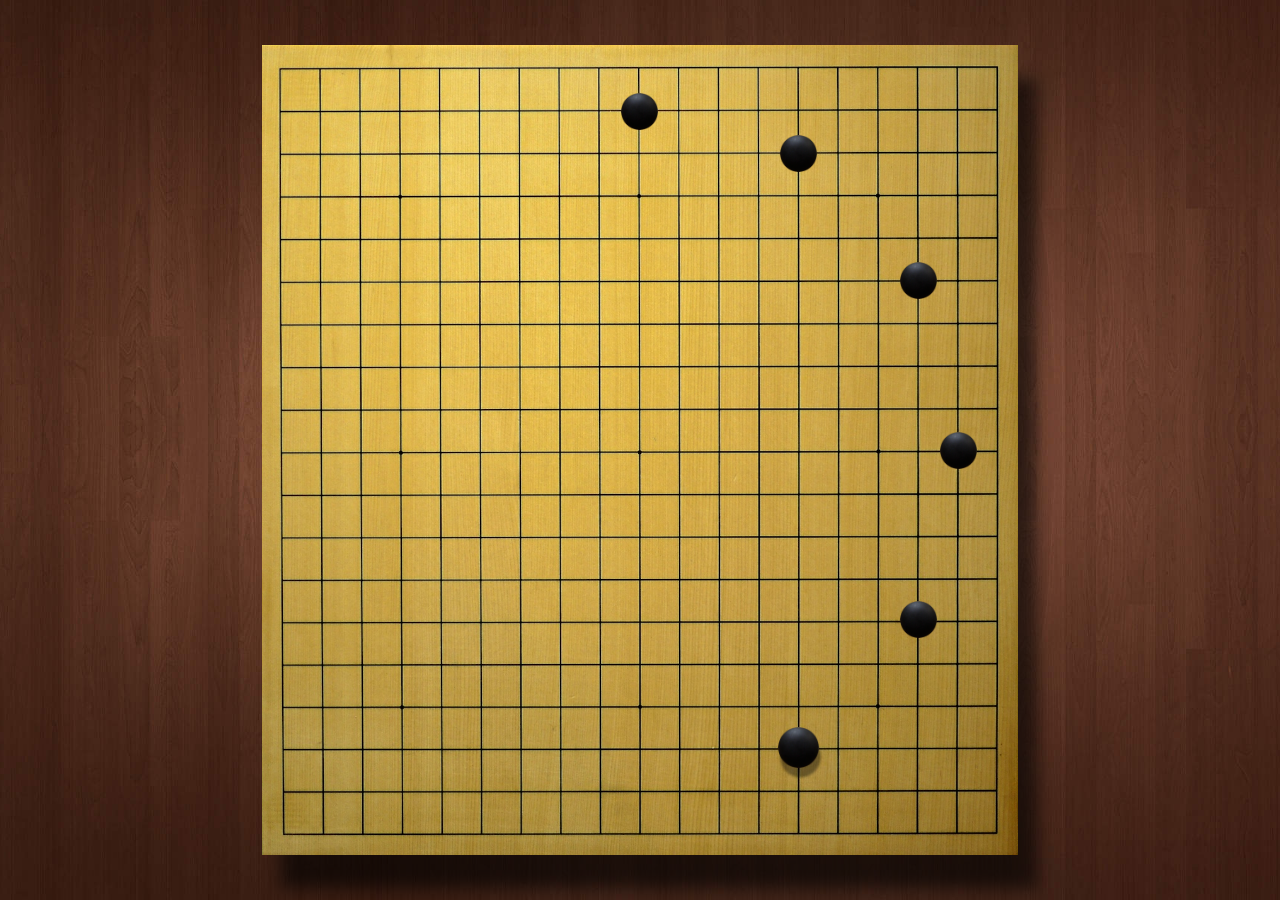
==== index.html @ d343f032 "Start of reorganisation to make it more app-like." ====
<!DOCTYPE html>
<html>
<head>
    <title>Go Clock</title>
    <link rel="stylesheet" href="my-clock.css">
    <script src="jquery-1.11.1.js"></script>
    <script src="go-clock.js"></script>
    <script src="my-clock.js"></script>
    <meta name="apple-mobile-web-app-capable" content="yes">
    <meta name="apple-mobile-web-app-status-bar-style" content="black">
    <meta name = "viewport" content = "user-scalable = no, minimal-ui">
    <link rel="shortcut icon" href="images/white_stone1.png" type="image/x-icon" />
</head>
<body>
<link rel="apple-touch-icon" href="touch-icon.png">
<p id="splash_screen">Loading the Go Clock...</p>
<div id="about">
    <p style="font-weight: bold; font-size: large; text-align: center">About</p>
    <p>The Go Clock is a virtual Goban where the stones are used to tell you the time, saving you from the effort of
        setting up and continually updating your own Go board.</p>
    <p>Click on the board to change the clock type and click on the background for a change of scenery.</p>
    <p><span style="font-weight: bold;">Tip of the day:</span> <span id="tip_of_the_day"></span> <a href="#" id="next_tip"> See next tip.</a></p>
    <p style="font-size: small">&copy; Broken Symmetry/Scott Griffiths, and released as open source under the MIT licence.
        See <a href="http://code.google.com/p/go-clock/">Google code</a> for more information.</p>
</div>
<div id="goban">
    <div>
        <canvas width=820 height=850 id="goCanvas"></canvas>
    </div>
</div>
</body>
</html>
---- my-clock.css ----
body {
    background-color: white;
}

html, body {
    width:  100%;
    height: 100%;
    margin: 0px;
    overflow: hidden;
}

#goban img {
    max-height: 100%;
    max-width: 100%;
    display: block;
    margin-left: auto;
    margin-right: auto;
}

#splash_screen {
    font-size: 40px;
    text-align: center;
}

#about {
    display: none;
    width: 60%;
    position: absolute;
    left: 50%;
    margin-left: -32%;
    top: 50px;
    background-color: rgba(249, 255, 182, 0.95);
    border: 2px solid black;
    font-family: "Lucida Grande";
    padding: 2%;
}

#help_icon {
    display: none;
    position: absolute;
    top: 50px;
    left: 50px;
    width: 80px;
    height: 80px;
    background-image: url('http://go-clock.googlecode.com/svn/trunk/white_stone1.png');
    background-size: 100% 100%;
    cursor: pointer;
    text-align: center;
    font-size: 70px;
}
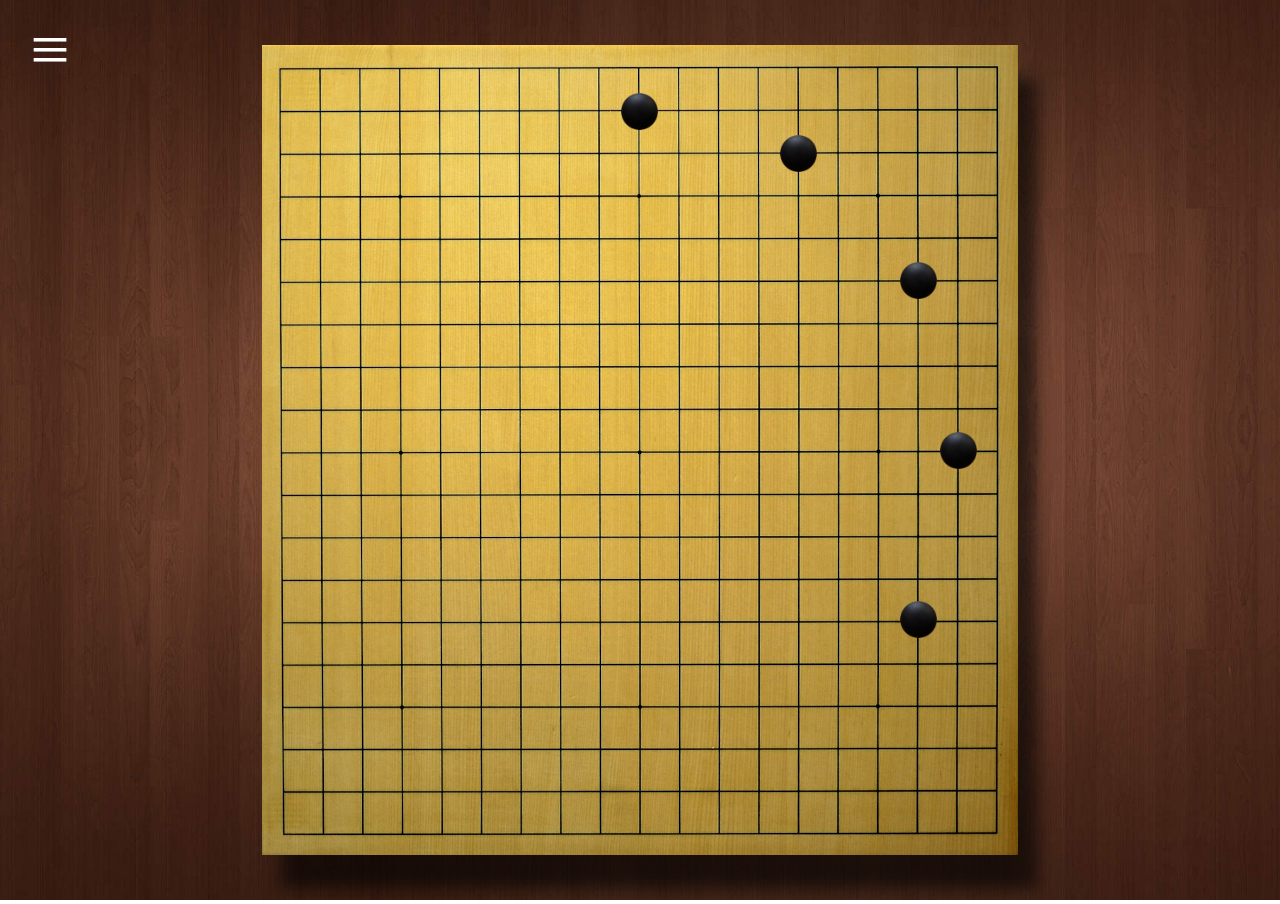
==== commit c69f4015: "Adding a slidebar menu" ====
--- a/index.html
+++ b/index.html
@@ -1,32 +1,42 @@
 <!DOCTYPE html>
 <html>
-<head>
-    <title>Go Clock</title>
-    <link rel="stylesheet" href="my-clock.css">
-    <script src="jquery-1.11.1.js"></script>
-    <script src="go-clock.js"></script>
-    <script src="my-clock.js"></script>
-    <meta name="apple-mobile-web-app-capable" content="yes">
-    <meta name="apple-mobile-web-app-status-bar-style" content="black">
-    <meta name = "viewport" content = "user-scalable = no, minimal-ui">
-    <link rel="shortcut icon" href="images/white_stone1.png" type="image/x-icon" />
-</head>
-<body>
-<link rel="apple-touch-icon" href="touch-icon.png">
-<p id="splash_screen">Loading the Go Clock...</p>
-<div id="about">
-    <p style="font-weight: bold; font-size: large; text-align: center">About</p>
-    <p>The Go Clock is a virtual Goban where the stones are used to tell you the time, saving you from the effort of
-        setting up and continually updating your own Go board.</p>
-    <p>Click on the board to change the clock type and click on the background for a change of scenery.</p>
-    <p><span style="font-weight: bold;">Tip of the day:</span> <span id="tip_of_the_day"></span> <a href="#" id="next_tip"> See next tip.</a></p>
-    <p style="font-size: small">&copy; Broken Symmetry/Scott Griffiths, and released as open source under the MIT licence.
-        See <a href="http://code.google.com/p/go-clock/">Google code</a> for more information.</p>
-</div>
-<div id="goban">
-    <div>
-        <canvas width=820 height=850 id="goCanvas"></canvas>
-    </div>
-</div>
-</body>
+    <head>
+        <title>Go Clock</title>
+        <link rel="stylesheet" href="my-clock.css">
+        <script src="jquery-1.11.1.js"></script>
+        <script src="slidebars.js"></script>
+        <script src="go-clock.js"></script>
+        <script src="my-clock.js"></script>
+        <meta name="apple-mobile-web-app-capable" content="yes">
+        <meta name="apple-mobile-web-app-status-bar-style" content="black">
+        <meta name = "viewport" content = "width=device-width, initial-scale=1.0, minimum-scale=1.0, maximum-scale=1.0, user-scalable = no, minimal-ui">
+        <link rel="shortcut icon" href="images/white_stone1.png" type="image/x-icon" />
+        <link rel="stylesheet" href="slidebars.css">
+    </head>
+    <body>
+        <link rel="apple-touch-icon" href="touch-icon.png">
+        <div id="about">
+            <p style="font-weight: bold; font-size: large; text-align: center">About</p>
+            <p>The Go Clock is a virtual Goban where the stones are used to tell you the time, saving you from the effort of
+                setting up and continually updating your own Go board.</p>
+            <p>Click on the board to change the clock type and click on the background for a change of scenery.</p>
+            <p><span style="font-weight: bold;">Tip of the day:</span> <span id="tip_of_the_day"></span> <a href="#" id="next_tip"> See next tip.</a></p>
+            <p style="font-size: small">&copy; Broken Symmetry/Scott Griffiths, and released as open source under the MIT licence.
+                See <a href="http://code.google.com/p/go-clock/">Google code</a> for more information.</p>
+        </div>
+        <div id="menu" class="sb-toggle-left">
+            ≡
+        </div>
+        <div id="sb-site">
+            <div id="goban">
+                <div>
+                    <canvas width=820 height=850 id="goCanvas"></canvas>
+                </div>
+            </div>
+        </div>
+        <div id="sidebar" class="sb-slidebar sb-left sb-momentum-scrolling sb-width-custom" data-sb-width="200px"">
+            <button id="change_background">Change background</button>
+        </div>
+
+    </body>
 </html>--- a/my-clock.css
+++ b/my-clock.css
@@ -18,11 +18,6 @@
     margin-right: auto;
 }
 
-#splash_screen {
-    font-size: 40px;
-    text-align: center;
-}
-
 #about {
     display: none;
     width: 60%;
@@ -36,16 +31,21 @@
     padding: 2%;
 }
 
-#help_icon {
-    display: none;
+#menu {
     position: absolute;
-    top: 50px;
-    left: 50px;
+    top: 10px;
+    left: 10px;
     width: 80px;
     height: 80px;
-    background-image: url('http://go-clock.googlecode.com/svn/trunk/white_stone1.png');
-    background-size: 100% 100%;
     cursor: pointer;
     text-align: center;
     font-size: 70px;
+    z-index: 2;
+    color: white;
+}
+
+#sidebar {
+    background-color: rgb(144, 118, 85);
+    padding: 100px 20px 0px 20px;
+
 }--- a/slidebars.css
+++ b/slidebars.css
@@ -0,0 +1,208 @@
+/* -----------------------------------
+ * Slidebars
+ * Version 0.10.2
+ * http://plugins.adchsm.me/slidebars/
+ *
+ * Written by Adam Smith
+ * http://www.adchsm.me/
+ *
+ * Released under MIT License
+ * http://plugins.adchsm.me/slidebars/license.txt
+ *
+ * -------------------
+ * Slidebars CSS Index
+ *
+ * 001 - Box Model, Html & Body
+ * 002 - Site
+ * 003 - Slidebars
+ * 004 - Animation
+ * 005 - Helper Classes
+ *
+ * ----------------------------
+ * 001 - Box Model, Html & Body
+ */
+
+html, body, #sb-site, .sb-site-container, .sb-slidebar {
+	/* Set box model to prevent any user added margins or paddings from altering the widths or heights. */
+	margin: 0;
+	padding: 0;
+	-webkit-box-sizing: border-box;
+	   -moz-box-sizing: border-box;
+	        box-sizing: border-box;
+}
+
+html, body {
+	width: 100%;
+	overflow-x: hidden; /* Stops horizontal scrolling. */
+}
+
+html {
+	height: 100%; /* Site is as tall as device. */
+}
+
+body {
+	min-height: 100%;
+	height: auto;
+	position: relative; /* Required for static Slidebars to function properly. */
+}
+
+/* Site scroll locking - prevent site from scrolling when a Slidebar is open, except when static Slidebars are only available. */
+html.sb-scroll-lock.sb-active:not(.sb-static) {
+	overflow: hidden;
+}
+
+/* ----------
+ * 002 - Site
+ */
+
+#sb-site, .sb-site-container {
+	/* You may now use class .sb-site-container instead of #sb-site and use your own id. However please make sure you don't set any of the following styles any differently on your id. */
+	width: 100%;
+	position: relative;
+	z-index: 1; /* Site sits above Slidebars */
+	background-color: #ffffff; /* Default background colour, overwrite this with your own css. I suggest moving your html or body background styling here. Making this transparent will allow the Slidebars beneath to be visible. */
+}
+
+/* ---------------
+ * 003 - Slidebars
+ */
+
+.sb-slidebar {
+	height: 100%;
+	overflow-y: auto; /* Enable vertical scrolling on Slidebars when needed. */
+	position: fixed;
+	top: 0;
+	z-index: 0; /* Slidebars sit behind sb-site. */
+	display: none; /* Initially hide the Slidebars. Changed from visibility to display to allow -webkit-overflow-scrolling. */
+	background-color: #222222; /* Default Slidebars background colour, overwrite this with your own css. */
+	-webkit-transform: translate(0px); /* Fixes issues with translated and z-indexed elements on iOS 7. */
+}
+
+.sb-left {
+	left: 0; /* Set Slidebar to the left. */
+}
+
+.sb-right {
+	right: 0; /* Set Slidebar to the right. */
+}
+
+html.sb-static .sb-slidebar,
+.sb-slidebar.sb-static {
+	position: absolute; /* Makes Slidebars scroll naturally with the site, and unfixes them for Android Browser < 3 and iOS < 5. */
+}
+
+.sb-slidebar.sb-active {
+	display: block; /* Makes Slidebars visibile when open. Changed from visibility to display to allow -webkit-overflow-scrolling. */
+}
+
+.sb-style-overlay {
+	z-index: 9999; /* Set z-index high to ensure it overlays any other site elements. */
+}
+
+.sb-momentum-scrolling {
+	-webkit-overflow-scrolling: touch; /* Adds native momentum scrolling for iOS & Android devices. */
+}
+
+/* Slidebar widths for browsers/devices that don't support media queries. */
+	.sb-slidebar {
+		width: 30%;
+	}
+	
+	.sb-width-thin {
+		width: 15%;
+	}
+	
+	.sb-width-wide {
+		width: 45%;
+	}
+
+@media (max-width: 480px) { /* Slidebar widths on extra small screens. */
+	.sb-slidebar {
+		width: 70%;
+	}
+	
+	.sb-width-thin {
+		width: 55%;
+	}
+	
+	.sb-width-wide {
+		width: 85%;
+	}
+}
+
+@media (min-width: 481px) { /* Slidebar widths on small screens. */
+	.sb-slidebar {
+		width: 55%;
+	}
+	
+	.sb-width-thin {
+		width: 40%;
+	}
+	
+	.sb-width-wide {
+		width: 70%;
+	}
+}
+
+@media (min-width: 768px) { /* Slidebar widths on medium screens. */
+	.sb-slidebar {
+		width: 40%;
+	}
+	
+	.sb-width-thin {
+		width: 25%;
+	}
+	
+	.sb-width-wide {
+		width: 55%;
+	}
+}
+
+@media (min-width: 992px) { /* Slidebar widths on large screens. */
+	.sb-slidebar {
+		width: 30%;
+	}
+	
+	.sb-width-thin {
+		width: 15%;
+	}
+	
+	.sb-width-wide {
+		width: 45%;
+	}
+}
+
+@media (min-width: 1200px) { /* Slidebar widths on extra large screens. */
+	.sb-slidebar {
+		width: 20%;
+	}
+	
+	.sb-width-thin {
+		width: 5%;
+	}
+	
+	.sb-width-wide {
+		width: 35%;
+	}
+}
+
+/* ---------------
+ * 004 - Animation
+ */
+
+.sb-slide, #sb-site, .sb-site-container, .sb-slidebar {
+	-webkit-transition: -webkit-transform 400ms ease;
+	   -moz-transition: -moz-transform 400ms ease;
+	     -o-transition: -o-transform 400ms ease;
+	        transition: transform 400ms ease;
+	-webkit-transition-property: -webkit-transform, left, right; /* Add left/right for Android < 4.4. */
+	-webkit-backface-visibility: hidden; /* Prevents flickering. This is non essential, and you may remove it if your having problems with fixed background images in Chrome. */
+}
+
+/* --------------------
+ * 005 - Helper Classes
+ */
+ 
+.sb-hide { 
+	display: none; /* Optionally applied to control classes when Slidebars is disabled over a certain width. */
+}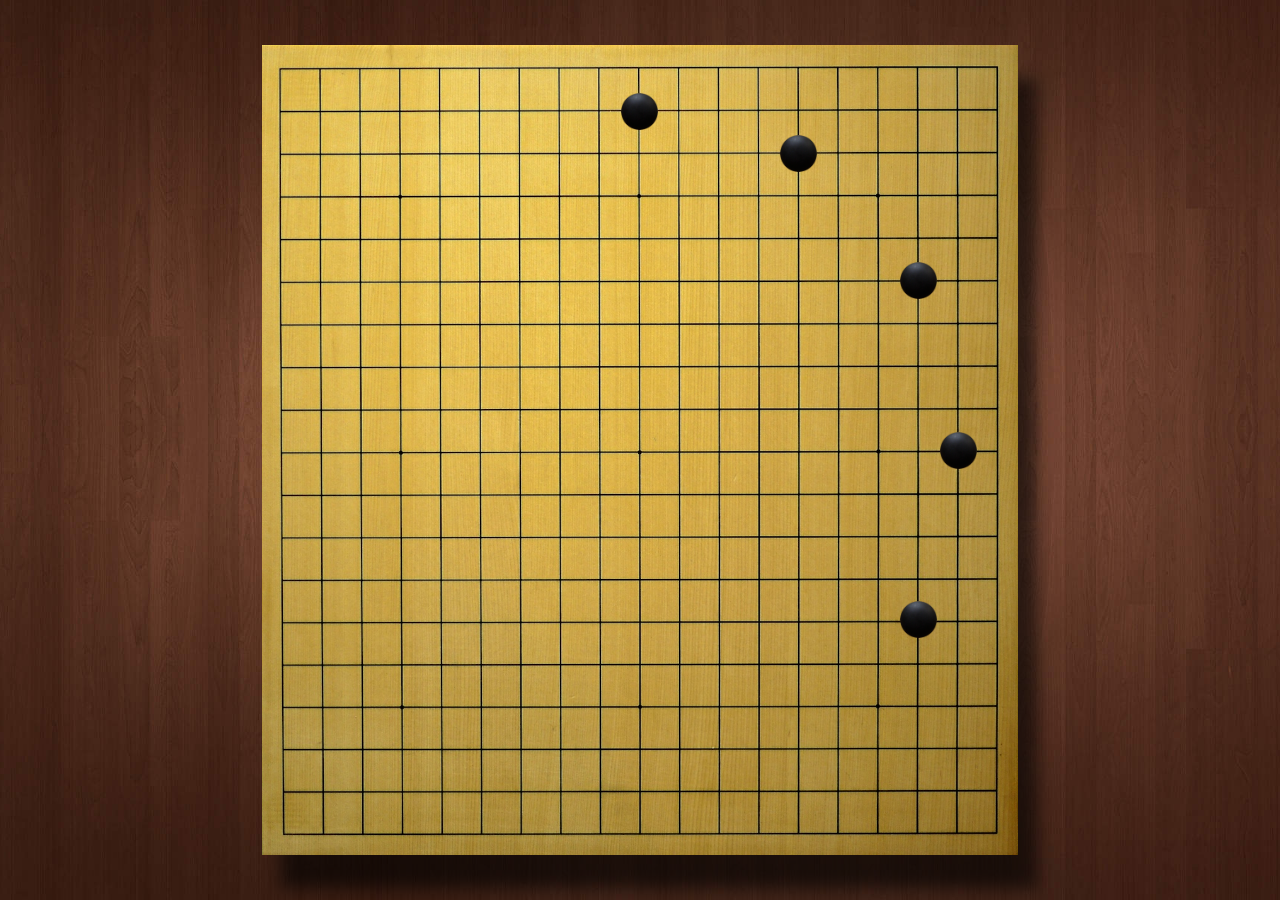
==== commit 34099b6f: "New font, fading menu button, other tweaks." ====
--- a/index.html
+++ b/index.html
@@ -3,6 +3,7 @@
     <head>
         <title>Go Clock</title>
         <link rel="stylesheet" href="my-clock.css">
+        <link href='http://fonts.googleapis.com/css?family=Raleway:400,300,600' rel='stylesheet' type='text/css'>
         <script src="jquery-1.11.1.js"></script>
         <script src="slidebars.js"></script>
         <script src="go-clock.js"></script>
@@ -15,19 +16,19 @@
     </head>
     <body>
         <link rel="apple-touch-icon" href="touch-icon.png">
-        <div id="about">
+        <div id="about_box">
             <p style="font-weight: bold; font-size: large; text-align: center">About</p>
             <p>The Go Clock is a virtual Goban where the stones are used to tell you the time, saving you from the effort of
                 setting up and continually updating your own Go board.</p>
-            <p>Click on the board to change the clock type and click on the background for a change of scenery.</p>
+            <p>Use the menu in the top left to configure it, or just tap the board to change the clock type.</p>
             <p><span style="font-weight: bold;">Tip of the day:</span> <span id="tip_of_the_day"></span> <a href="#" id="next_tip"> See next tip.</a></p>
             <p style="font-size: small">&copy; Broken Symmetry/Scott Griffiths, and released as open source under the MIT licence.
                 See <a href="http://code.google.com/p/go-clock/">Google code</a> for more information.</p>
         </div>
-        <div id="menu" class="sb-toggle-left">
-            ≡
-        </div>
         <div id="sb-site">
+            <div id="menu" class="sb-toggle-left">
+                ≡
+            </div>
             <div id="goban">
                 <div>
                     <canvas width=820 height=850 id="goCanvas"></canvas>
@@ -35,7 +36,9 @@
             </div>
         </div>
         <div id="sidebar" class="sb-slidebar sb-left sb-momentum-scrolling sb-width-custom" data-sb-width="200px"">
+            <img src="images/touch-icon.png">
             <button id="change_background">Change background</button>
+            <button id="about" class="sb-close">About</button>
         </div>
 
     </body>
--- a/my-clock.css
+++ b/my-clock.css
@@ -8,6 +8,7 @@
     height: 100%;
     margin: 0px;
     overflow: hidden;
+    font-family: 'Raleway', sans-serif;
 }
 
 #goban img {
@@ -18,7 +19,8 @@
     margin-right: auto;
 }
 
-#about {
+#about_box {
+    z-index: 3;
     display: none;
     width: 60%;
     position: absolute;
@@ -27,11 +29,12 @@
     top: 50px;
     background-color: rgba(249, 255, 182, 0.95);
     border: 2px solid black;
-    font-family: "Lucida Grande";
     padding: 2%;
 }
 
 #menu {
+    display: none;
+    font-family: 'Arial';
     position: absolute;
     top: 10px;
     left: 10px;
@@ -39,13 +42,18 @@
     height: 80px;
     cursor: pointer;
     text-align: center;
-    font-size: 70px;
+    font-size: 60px;
     z-index: 2;
-    color: white;
+    color: rgb(249, 255, 182);
 }
 
 #sidebar {
-    background-color: rgb(144, 118, 85);
-    padding: 100px 20px 0px 20px;
+    background-color: rgb(51, 85, 105);
+    padding: 20px 20px 0px 20px;
+}
 
+#sidebar img {
+    margin-left: auto;
+    margin-right: auto;
+    padding-bottom: 30px;
 }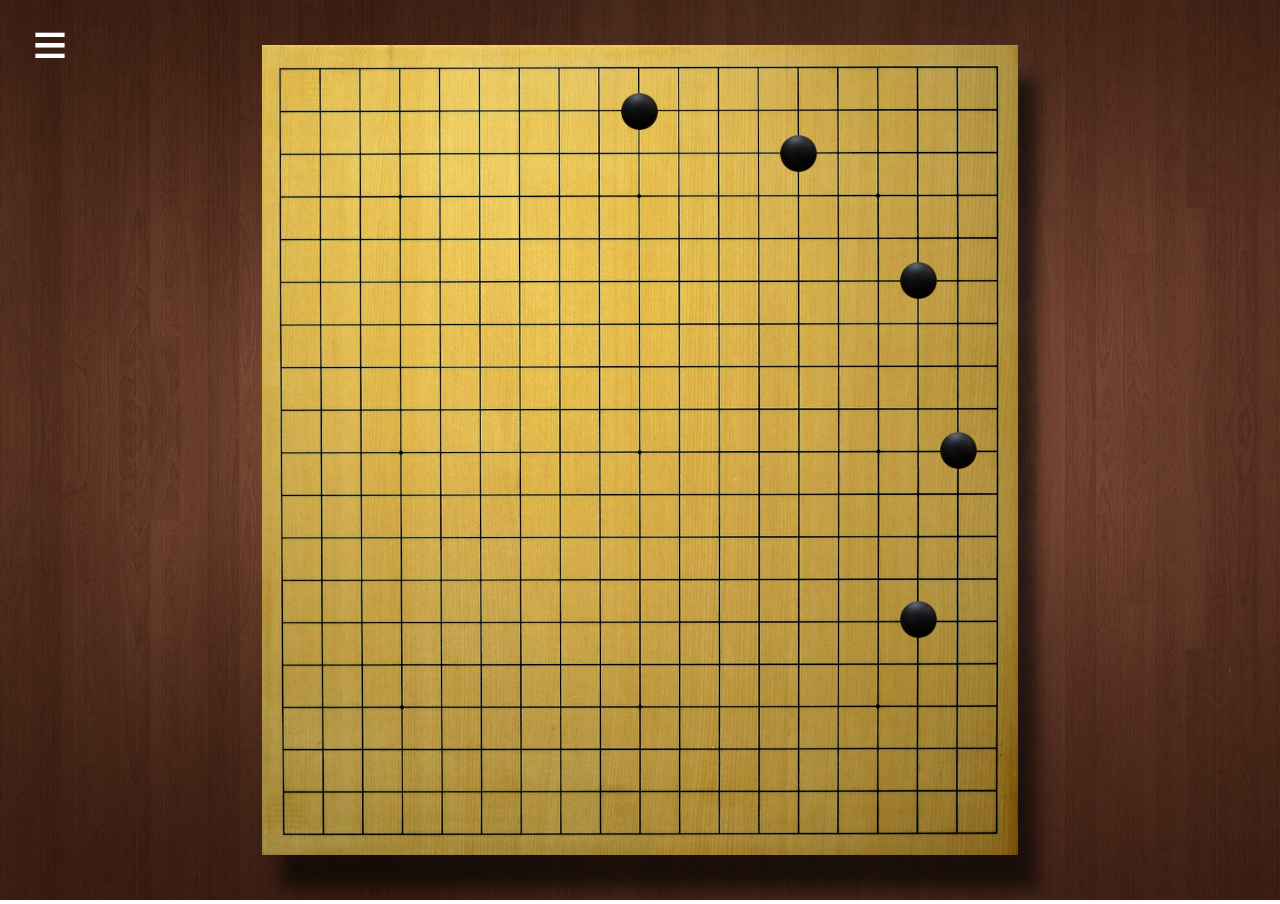
==== commit 9983b234: "Improved menu and other tweaks" ====
--- a/index.html
+++ b/index.html
@@ -37,8 +37,14 @@
         </div>
         <div id="sidebar" class="sb-slidebar sb-left sb-momentum-scrolling sb-width-custom" data-sb-width="200px"">
             <img src="images/touch-icon.png">
-            <button id="change_background">Change background</button>
-            <button id="about" class="sb-close">About</button>
+            <nav>
+                <ul class="sb-menu">
+                    <li><a id="clock_face"></a></li>
+                    <li><a id="change_background">Change background</a></li>
+                    <li><a id="stone_speed"></a></li>
+                    <li class="sb-close"><a id="about">About</a></li>
+                </ul>
+            </nav>
         </div>
 
     </body>
--- a/my-clock.css
+++ b/my-clock.css
@@ -44,16 +44,50 @@
     text-align: center;
     font-size: 60px;
     z-index: 2;
-    color: rgb(249, 255, 182);
+    color: white;
 }
 
 #sidebar {
     background-color: rgb(51, 85, 105);
-    padding: 20px 20px 0px 20px;
 }
 
 #sidebar img {
     margin-left: auto;
     margin-right: auto;
     padding-bottom: 30px;
+}
+
+.sb-menu {
+	padding: 0;
+	margin: 0;
+	list-style-type: none;
+}
+
+.sb-menu li {
+	width: 100%;
+	padding: 0;
+	margin: 0;
+	border-top: 1px solid rgba(255, 255, 255, 0.1);
+	border-bottom: 1px solid rgba(0, 0, 0, 0.1);
+}
+
+.sb-menu > li:first-child {
+	border-top: none;
+}
+
+.sb-menu > li:last-child {
+	border-bottom: none;
+}
+
+.sb-menu li a {
+	width: 100%; /* Makes links full width. */
+	display: inline-block;
+	padding: 1em; /* Creates an even padding the same size as your font. */
+	color: #f2f2f2;
+    cursor: pointer;
+}
+
+.sb-menu li a:hover {
+    text-decoration: none;
+    background-color: rgba(255, 255, 255, 0.1);
 }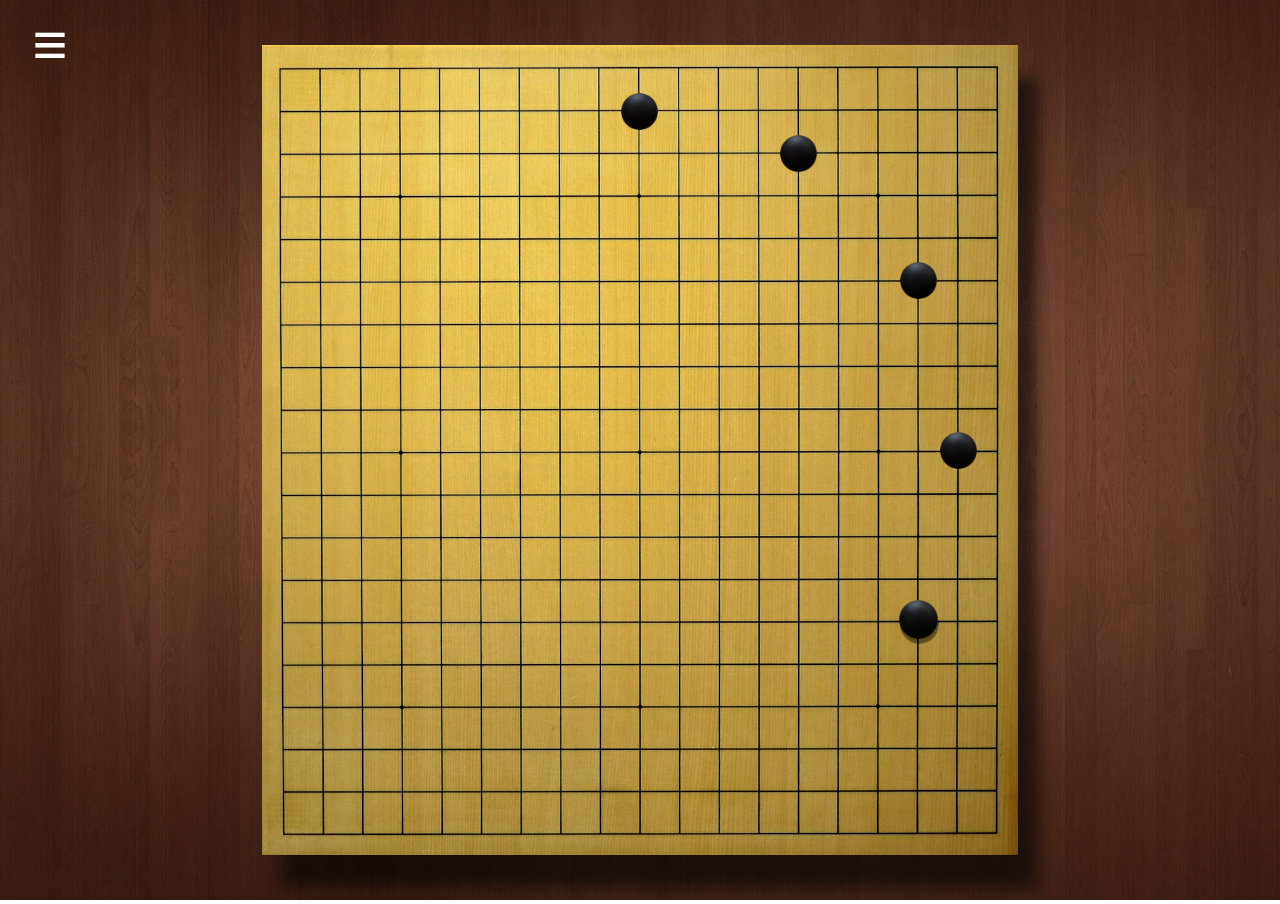
==== commit 9fe454a9: "Better easing stone movement." ====
--- a/index.html
+++ b/index.html
@@ -2,6 +2,7 @@
 <html>
     <head>
         <title>Go Clock</title>
+        <meta charset="utf-8">
         <link rel="stylesheet" href="my-clock.css">
         <link href='http://fonts.googleapis.com/css?family=Raleway:400,300,600' rel='stylesheet' type='text/css'>
         <script src="jquery-1.11.1.js"></script>
@@ -36,7 +37,7 @@
             </div>
         </div>
         <div id="sidebar" class="sb-slidebar sb-left sb-momentum-scrolling sb-width-custom" data-sb-width="200px"">
-            <img src="images/touch-icon.png">
+            <div id="menu-title">Go Clock</div>
             <nav>
                 <ul class="sb-menu">
                     <li><a id="clock_face"></a></li>
--- a/my-clock.css
+++ b/my-clock.css
@@ -22,11 +22,11 @@
 #about_box {
     z-index: 3;
     display: none;
-    width: 60%;
+    width: 90%;
     position: absolute;
-    left: 50%;
-    margin-left: -32%;
-    top: 50px;
+    left: 0%;
+    margin-left: 3%;
+    top: 5%;
     background-color: rgba(249, 255, 182, 0.95);
     border: 2px solid black;
     padding: 2%;
@@ -90,4 +90,12 @@
 .sb-menu li a:hover {
     text-decoration: none;
     background-color: rgba(255, 255, 255, 0.1);
+}
+
+#menu-title {
+    padding: 20px;
+    text-align: center;
+    font-size: 35px;
+    color: rgb(51, 85, 105);
+    background-color: white;
 }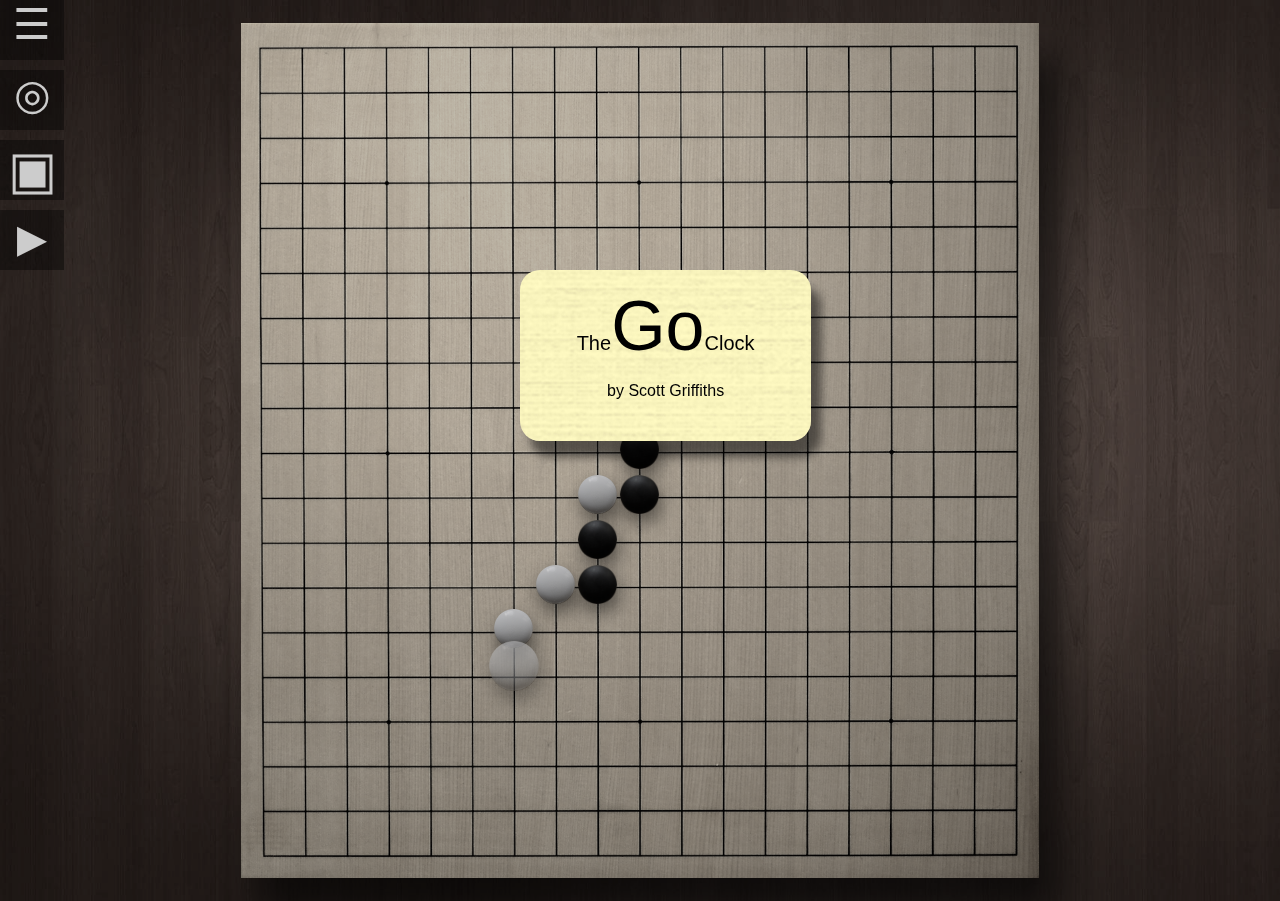
==== commit b26b94f2: "Moving html to root directory to see if github will host it." ====
--- a/index.html
+++ b/index.html
@@ -1,14 +1,15 @@
 <!DOCTYPE html>
 <html>
     <head>
-        <title>Go Clock</title>
+        <title>The Go Clock</title>
         <meta charset="utf-8">
-        <link rel="stylesheet" href="my-clock.css">
-        <link href='http://fonts.googleapis.com/css?family=Raleway:400,300,600' rel='stylesheet' type='text/css'>
-        <script src="jquery-1.11.1.js"></script>
-        <script src="slidebars.js"></script>
-        <script src="go-clock.js"></script>
-        <script src="my-clock.js"></script>
+        <link rel="stylesheet" href="./my-clock.css">
+        <script src="./jquery-1.11.1.js"></script>
+        <script src="greensock-js/src/uncompressed/TweenMax.js"></script>
+        <script src="./slidebars.js"></script>
+        <script src="../platforms/ios/www/cordova.js"></script>
+        <script src="./go-clock.js"></script>
+        <script src="./my-clock.js"></script>
         <meta name="apple-mobile-web-app-capable" content="yes">
         <meta name="apple-mobile-web-app-status-bar-style" content="black">
         <meta name = "viewport" content = "width=device-width, initial-scale=1.0, minimum-scale=1.0, maximum-scale=1.0, user-scalable = no, minimal-ui">
@@ -18,31 +19,54 @@
     <body>
         <link rel="apple-touch-icon" href="touch-icon.png">
         <div id="about_box">
-            <p style="font-weight: bold; font-size: large; text-align: center">About</p>
-            <p>The Go Clock is a virtual Goban where the stones are used to tell you the time, saving you from the effort of
+            <p style="text-align: center; margin-top: -10px;"><span style="font-size: 20px;">The</span><span style="font-size: 70px;">Go</span><span style="font-size: 20px;">Clock</span></p>
+            <p>The Go Clock is a virtual goban where the stones are used to tell you the time, saving you from the effort of
                 setting up and continually updating your own Go board.</p>
-            <p>Use the menu in the top left to configure it, or just tap the board to change the clock type.</p>
-            <p><span style="font-weight: bold;">Tip of the day:</span> <span id="tip_of_the_day"></span> <a href="#" id="next_tip"> See next tip.</a></p>
-            <p style="font-size: small">&copy; Broken Symmetry/Scott Griffiths, and released as open source under the MIT licence.
-                See <a href="http://code.google.com/p/go-clock/">Google code</a> for more information.</p>
+            <p><span style="font-weight: bold;">Tip of the day:</span> <span id="tip_of_the_day"></span></p>
+            <p style="font-size: small"><span>&copy; 2016 Scott Griffiths / Broken Symmetry</span><span style="float: right;">Version 1.2</span>
+            </p>
+        </div>
+        <div id="welcome_box">
+            <p style="text-align: center; margin-top: -10px;"><span style="font-size: 20px;">The</span><span style="font-size: 70px;">Go</span><span style="font-size: 20px;">Clock</span></p>
+            <p style="text-align: center;">by Scott Griffiths</p>
         </div>
         <div id="sb-site">
-            <div id="menu" class="sb-toggle-left">
-                ≡
+            <div id="menu" class="sb-toggle-left button" title="Menu">
+                &#9776;
             </div>
+            <div id="change-face" class="button" title="Change clock face">
+                &#9678;
+            </div>
+            <div id="change-background" class="button" title="Change background">
+                &#9635;
+            </div>
+            <div id="change-speed" class="button" title="Change stone speed">
+                &#9658;
+            </div>
+            <div id="arrow">
+                &#65513;
+            </div>
+            <div id="look_here">
+                Tap the menu for options
+            </div>
+            <div id="look_here2">
+                Tap the icons too!
+            </div>
+            <div id="info"></div>
             <div id="goban">
-                <div>
-                    <canvas width=820 height=850 id="goCanvas"></canvas>
-                </div>
+                <img id="goban-image"/>
             </div>
         </div>
-        <div id="sidebar" class="sb-slidebar sb-left sb-momentum-scrolling sb-width-custom" data-sb-width="200px"">
-            <div id="menu-title">Go Clock</div>
+        <div id="sidebar" class="sb-slidebar sb-left sb-width-custom sb-style-overlay" data-sb-width="250px">
+            <div id="menu-title"><span style="font-size: 20px;">The</span><span style="font-size: 70px;">Go</span><span style="font-size: 20px;">Clock</span></div>
             <nav>
                 <ul class="sb-menu">
-                    <li><a id="clock_face"></a></li>
-                    <li><a id="change_background">Change background</a></li>
-                    <li><a id="stone_speed"></a></li>
+                    <li><a>Clock face: <span id="clock_face"></span></a></li>
+                    <li><a>Background: <span id="change_background"></span></a></li>
+                    <li><a>Speed: <span id="stone_speed"></span></a></li>
+                    <li><a>Board: <span id="wood"></span></a></li>
+                    <li><a>Mode: <span id="mode"></span></a></li>
+<!--                    <li><a>Sound: <span id="stone_sound"></span></a></li>-->
                     <li class="sb-close"><a id="about">About</a></li>
                 </ul>
             </nav>
--- a/my-clock.css
+++ b/my-clock.css
@@ -1,6 +1,19 @@
+
+
+@font-face {
+  font-family: 'Raleway';
+  src:  url('./res/Raleway-Regular.tff') format('tff');
+  font-width: normal;
+}
+@font-face {
+  font-family: 'Raleway';
+  src:  url('./res/Raleway-SemiBold.tff') format('tff');
+  font-width: bold;
+}
 
 body {
-    background-color: white;
+    background-color: gray;
+    /*background-image: url('images/paper_texture.jpg');*/
 }
 
 html, body {
@@ -11,6 +24,15 @@
     font-family: 'Raleway', sans-serif;
 }
 
+#goban {
+    padding-top: 1px;
+    padding-bottom: 1px;
+    transition: background-image url 1s;
+}
+
+#goban background-size {
+    transition: none;
+}
 #goban img {
     max-height: 100%;
     max-width: 100%;
@@ -21,34 +43,61 @@
 
 #about_box {
     z-index: 3;
-    display: none;
     width: 90%;
     position: absolute;
-    left: 0%;
-    margin-left: 3%;
-    top: 5%;
-    background-color: rgba(249, 255, 182, 0.95);
-    border: 2px solid black;
+    left: 3%;
+    top: -500px;
+    background-color: white;
+    background-image: url('images/paper_texture.jpg');
     padding: 2%;
+    border-radius: 20px;
+    box-shadow: 10px 16px 10px rgba(0, 0, 0, 0.5);
 }
 
-#menu {
-    display: none;
+#welcome_box {
+    z-index: 3;
+    background-image: url('images/paper_texture.jpg');
+    padding: 2%;
+    border-radius: 20px;
+    box-shadow: 10px 16px 10px rgba(0, 0, 0, 0.5);
+
+    position: absolute;
+    width: 240px;
+    background-color: rgba(0, 0, 0, 0);
+    top: 30%;
+    left: 50%;
+    margin-left: -120px;
+    opacity: 0;
+}
+
+.button {
     font-family: 'Arial';
     position: absolute;
-    top: 10px;
-    left: 10px;
-    width: 80px;
-    height: 80px;
+    padding-left: 2px;
+    padding-right: 2px;
     cursor: pointer;
-    text-align: center;
-    font-size: 60px;
+    font-size: 42px;
     z-index: 2;
     color: white;
+    width: 60px;
+    height: 60px;
+    text-align: center;
+    background-color: rgba(0, 0, 0, 0.4);
+}
+
+#change-background {
+    font-size: 52px;
+}
+
+#change-speed {
+    font-size: 50px;
 }
 
 #sidebar {
     background-color: rgb(51, 85, 105);
+    background-image: url('images/bowl2.jpg');
+    background-size: cover;
+    box-shadow: 18px 0px 36px rgba(0, 0, 0, 0.5);
 }
 
 #sidebar img {
@@ -71,31 +120,75 @@
 	border-bottom: 1px solid rgba(0, 0, 0, 0.1);
 }
 
-.sb-menu > li:first-child {
-	border-top: none;
+.sb-menu li a {
+	display: inline-block;
+	padding-top: 1em;
+    padding-bottom: 1em;
+    padding-left: 1em;
+	color: #4d1d1d;
 }
 
-.sb-menu > li:last-child {
-	border-bottom: none;
-}
-
-.sb-menu li a {
-	width: 100%; /* Makes links full width. */
-	display: inline-block;
-	padding: 1em; /* Creates an even padding the same size as your font. */
-	color: #f2f2f2;
+.sb-menu li:hover {
+    text-decoration: none;
+    background-color: rgba(255, 255, 255, 0.1);
     cursor: pointer;
 }
 
-.sb-menu li a:hover {
-    text-decoration: none;
-    background-color: rgba(255, 255, 255, 0.1);
+#menu-title {
+    padding: 15px;
+    padding-top: 10px;
+    text-align: center;
+    font-size: 33px;
+/*    color: rgb(51, 85, 105);
+    background-color: white;*/
 }
 
-#menu-title {
-    padding: 20px;
-    text-align: center;
-    font-size: 35px;
-    color: rgb(51, 85, 105);
+#clock_face, #stone_speed, #change_background, #stone_sound, #mode, #wood{
+    color: rgb(174, 41, 41);
+}
+
+#look_here, #look_here2 {
+    position: absolute;
+    top: -80px;
+    left: 71px;
+    padding: 8px;
+    border: 2px solid white;
+    background: white;
+    border-radius: 10px;
+    z-index: 2;
+    -webkit-filter: drop-shadow(15px 15px 3px rgba(0, 0, 0, 0.4));
+}
+
+#look_here2 {
+    left: 31px;
+
+}
+
+#info {
+    display: none;
+    position: absolute;
+    padding: 8px;
     background-color: white;
+    border: 2px solid white;
+    border-radius: 10px;
+    z-index: 2;
+    -webkit-filter: drop-shadow(15px 15px 3px rgba(0, 0, 0, 0.4));
+}
+
+
+#arrow {
+    position: absolute;
+    top: -19px;
+    left: 40px;
+    padding: 8px;
+    font-size: 50px;
+    color: white;
+    z-index: 2;
+    -webkit-filter: drop-shadow(15px 15px 3px rgb(100, 100, 100));
+    display: none;
+}
+
+#sb-site {
+    -webkit-transition : -webkit-filter 5000ms linear;
+    -webkit-filter: grayscale(0.7) brightness(0.8);
 }